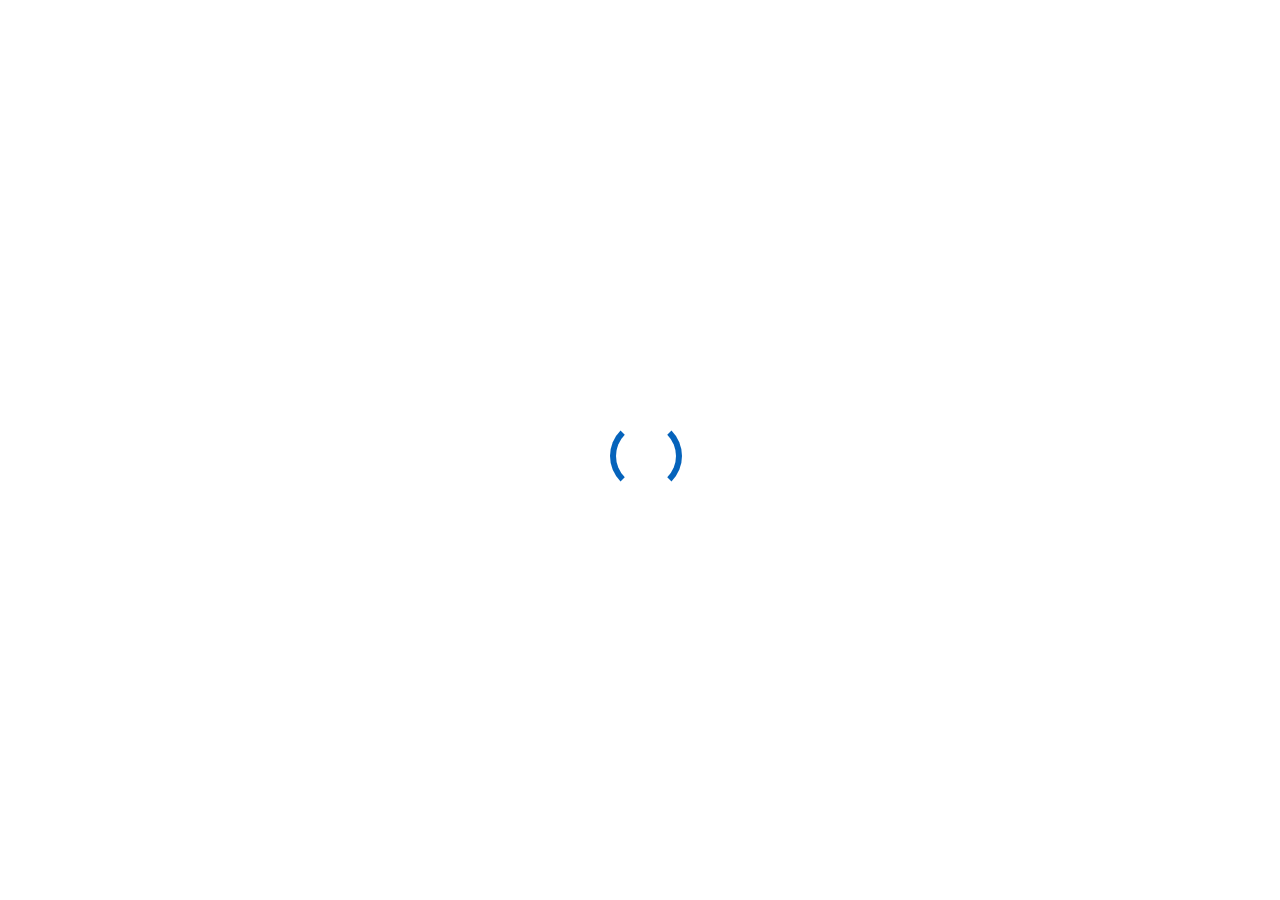
==== portfolio-details.html @ dbae1bbb "Initial" ====
<!DOCTYPE html>
<html lang="en">

<head>
  <meta charset="utf-8">
  <meta content="width=device-width, initial-scale=1.0" name="viewport">

  <title>Portfolio Details - Personal Bootstrap Template</title>
  <meta content="" name="description">
  <meta content="" name="keywords">

  <!-- Favicons -->
  <link href="assets/img/favicon.png" rel="icon">
  <link href="assets/img/apple-touch-icon.png" rel="apple-touch-icon">

  <!-- Google Fonts -->
  <link href="https://fonts.googleapis.com/css?family=Open+Sans:300,300i,400,400i,600,600i,700,700i|Raleway:300,300i,400,400i,500,500i,600,600i,700,700i|Poppins:300,300i,400,400i,500,500i,600,600i,700,700i" rel="stylesheet">

  <!-- Vendor CSS Files -->
  <link href="assets/vendor/aos/aos.css" rel="stylesheet">
  <link href="assets/vendor/bootstrap/css/bootstrap.min.css" rel="stylesheet">
  <link href="assets/vendor/bootstrap-icons/bootstrap-icons.css" rel="stylesheet">
  <link href="assets/vendor/boxicons/css/boxicons.min.css" rel="stylesheet">
  <link href="assets/vendor/glightbox/css/glightbox.min.css" rel="stylesheet">
  <link href="assets/vendor/swiper/swiper-bundle.min.css" rel="stylesheet">

  <!-- Template Main CSS File -->
  <link href="assets/css/style.css" rel="stylesheet">

  <!-- =======================================================
  * Template Name: MyResume
  * Updated: Mar 10 2023 with Bootstrap v5.2.3
  * Template URL: https://bootstrapmade.com/free-html-bootstrap-template-my-resume/
  * Author: BootstrapMade.com
  * License: https://bootstrapmade.com/license/
  ======================================================== -->
</head>

<body>

  <main id="main">

    <!-- ======= Portfolio Details Section ======= -->
    <section id="portfolio-details" class="portfolio-details">
      <div class="container">

        <div class="row gy-4">

          <div class="col-lg-8">
            <div class="portfolio-details-slider swiper">
              <div class="swiper-wrapper align-items-center">

                <div class="swiper-slide">
                  <img src="assets/img/portfolio/portfolio-details-1.jpg" alt="">
                </div>

                <div class="swiper-slide">
                  <img src="assets/img/portfolio/portfolio-details-2.jpg" alt="">
                </div>

                <div class="swiper-slide">
                  <img src="assets/img/portfolio/portfolio-details-3.jpg" alt="">
                </div>

              </div>
              <div class="swiper-pagination"></div>
            </div>
          </div>

          <div class="col-lg-4">
            <div class="portfolio-info">
              <h3>Project information</h3>
              <ul>
                <li><strong>Categoría</strong>: Developed in Tableau</li>
                <li><strong>Desarrollador</strong>: Angelo Castillo</li>
                <li><strong>Año</strong>: 2023</li>
                <li><strong>Project URL</strong>: <a href="https://github.com/AngeloCastilloPerez/Sales-Project-in-Tableau.git">Proyecto alojado en GitHub</a></li>
              </ul>
            </div>
            <div class="portfolio-description">
              <h2>Detalles de proyecto:</h2>
              <p>
                Autem ipsum nam porro corporis rerum. Quis eos dolorem eos itaque inventore commodi labore quia quia. Exercitationem repudiandae officiis neque suscipit non officia eaque itaque enim. Voluptatem officia accusantium nesciunt est omnis tempora consectetur dignissimos. Sequi nulla at esse enim cum deserunt eius.
              </p>
            </div>
          </div>

        </div>

      </div>
    </section><!-- End Portfolio Details Section -->

  </main><!-- End #main -->

  <div id="preloader"></div>
  <a href="#" class="back-to-top d-flex align-items-center justify-content-center"><i class="bi bi-arrow-up-short"></i></a>

  <!-- Vendor JS Files -->
  <script src="assets/vendor/purecounter/purecounter_vanilla.js"></script>
  <script src="assets/vendor/aos/aos.js"></script>
  <script src="assets/vendor/bootstrap/js/bootstrap.bundle.min.js"></script>
  <script src="assets/vendor/glightbox/js/glightbox.min.js"></script>
  <script src="assets/vendor/isotope-layout/isotope.pkgd.min.js"></script>
  <script src="assets/vendor/swiper/swiper-bundle.min.js"></script>
  <script src="assets/vendor/typed.js/typed.min.js"></script>
  <script src="assets/vendor/waypoints/noframework.waypoints.js"></script>
  <script src="assets/vendor/php-email-form/validate.js"></script>

  <!-- Template Main JS File -->
  <script src="assets/js/main.js"></script>

</body>

</html>
---- assets/css/style.css ----
/**
* Template Name: MyResume
* Updated: Mar 10 2023 with Bootstrap v5.2.3
* Template URL: https://bootstrapmade.com/free-html-bootstrap-template-my-resume/
* Author: BootstrapMade.com
* License: https://bootstrapmade.com/license/
*/

/*--------------------------------------------------------------
# General
--------------------------------------------------------------*/
body {
  font-family: "Open Sans", sans-serif;
  color: #272829;
}

a {
  color: #0563bb;
  text-decoration: none;
}

a:hover {
  color: #067ded;
  text-decoration: none;
}

h1,
h2,
h3,
h4,
h5,
h6 {
  font-family: "Raleway", sans-serif;
}

/*--------------------------------------------------------------
# Back to top button
--------------------------------------------------------------*/
.back-to-top {
  position: fixed;
  visibility: hidden;
  opacity: 0;
  right: 15px;
  bottom: 15px;
  z-index: 996;
  background: #0563bb;
  width: 40px;
  height: 40px;
  border-radius: 50px;
  transition: all 0.4s;
}

.back-to-top i {
  font-size: 28px;
  color: #fff;
  line-height: 0;
}

.back-to-top:hover {
  background: #0678e3;
  color: #fff;
}

.back-to-top.active {
  visibility: visible;
  opacity: 1;
}

/*--------------------------------------------------------------
# Preloader
--------------------------------------------------------------*/
#preloader {
  position: fixed;
  top: 0;
  left: 0;
  right: 0;
  bottom: 0;
  z-index: 9999;
  overflow: hidden;
  background: #fff;
}

#preloader:before {
  content: "";
  position: fixed;
  top: calc(50% - 30px);
  left: calc(50% - 30px);
  border: 6px solid #0563bb;
  border-top-color: #fff;
  border-bottom-color: #fff;
  border-radius: 50%;
  width: 60px;
  height: 60px;
  animation: animate-preloader 1s linear infinite;
}

@keyframes animate-preloader {
  0% {
    transform: rotate(0deg);
  }

  100% {
    transform: rotate(360deg);
  }
}

/*--------------------------------------------------------------
# Disable aos animation delay on mobile devices
--------------------------------------------------------------*/
@media screen and (max-width: 768px) {
  [data-aos-delay] {
    transition-delay: 0 !important;
  }
}

/*--------------------------------------------------------------
# Header
--------------------------------------------------------------*/
#header {
  position: fixed;
  top: 0;
  left: 0;
  bottom: 0;
  z-index: 9997;
  transition: all 0.5s;
  padding: 15px;
  overflow-y: auto;
}

@media (max-width: 991px) {
  #header {
    width: 300px;
    background: #fff;
    border-right: 1px solid #e6e9ec;
    left: -300px;
  }
}

@media (min-width: 991px) {
  #main {
    margin-left: 100px;
  }
}

/*--------------------------------------------------------------
# Navigation Menu
--------------------------------------------------------------*/
/**
* Desktop Navigation 
*/
.nav-menu {
  padding: 0;
  display: block;
}

.nav-menu * {
  margin: 0;
  padding: 0;
  list-style: none;
}

.nav-menu>ul>li {
  position: relative;
  white-space: nowrap;
}

.nav-menu a,
.nav-menu a:focus {
  display: flex;
  align-items: center;
  color: #45505b;
  padding: 10px 18px;
  margin-bottom: 8px;
  transition: 0.3s;
  font-size: 15px;
  border-radius: 50px;
  background: #f2f3f5;
  height: 56px;
  width: 100%;
  overflow: hidden;
  transition: 0.3s;
}

.nav-menu a i,
.nav-menu a:focus i {
  font-size: 20px;
}

.nav-menu a span,
.nav-menu a:focus span {
  padding: 0 5px 0 7px;
  color: #45505b;
}

@media (min-width: 992px) {

  .nav-menu a,
  .nav-menu a:focus {
    width: 56px;
  }

  .nav-menu a span,
  .nav-menu a:focus span {
    display: none;
    color: #fff;
  }
}

.nav-menu a:hover,
.nav-menu .active,
.nav-menu .active:focus,
.nav-menu li:hover>a {
  color: #fff;
  background: #0563bb;
}

.nav-menu a:hover span,
.nav-menu .active span,
.nav-menu .active:focus span,
.nav-menu li:hover>a span {
  color: #fff;
}

.nav-menu a:hover,
.nav-menu li:hover>a {
  width: 100%;
  color: #fff;
}

.nav-menu a:hover span,
.nav-menu li:hover>a span {
  display: block;
}

/**
* Mobile Navigation 
*/
.mobile-nav-toggle {
  position: fixed;
  right: 10px;
  top: 10px;
  z-index: 9998;
  border: 0;
  background: none;
  font-size: 28px;
  transition: all 0.4s;
  outline: none !important;
  line-height: 0;
  cursor: pointer;
  border-radius: 50px;
  padding: 5px;
}

.mobile-nav-toggle i {
  color: #45505b;
}

.mobile-nav-active {
  overflow: hidden;
}

.mobile-nav-active #header {
  left: 0;
}

.mobile-nav-active .mobile-nav-toggle {
  color: #fff;
  background-color: #0563bb;
}

/*--------------------------------------------------------------
# Hero Section
--------------------------------------------------------------*/
#hero {
  width: 100%;
  height: 100vh;
  background: url("../img/hero-bg.gif") top right no-repeat;
  background-size: cover;
  position: relative;
}

@media (min-width: 992px) {
  #hero {
    padding-left: 160px;
  }
}

#hero:before {
  content: "";
  background: rgba(255, 255, 255, 0.8);
  position: absolute;
  bottom: 0;
  top: 0;
  left: 0;
  right: 0;
}

#hero h1 {
  margin: 0;
  font-size: 64px;
  font-weight: 700;
  line-height: 56px;
  color: #45505b;
}

#hero p {
  color: #45505b;
  margin: 15px 0 0 0;
  font-size: 26px;
  font-family: "Poppins", sans-serif;
}

#hero p span {
  color: #0563bb;
  letter-spacing: 1px;
}

#hero .social-links {
  margin-top: 30px;
}

#hero .social-links a {
  font-size: 24px;
  display: inline-block;
  color: #45505b;
  line-height: 1;
  margin-right: 20px;
  transition: 0.3s;
}

#hero .social-links a:hover {
  color: #0563bb;
}

@media (max-width: 992px) {
  #hero {
    text-align: center;
  }

  #hero h1 {
    font-size: 32px;
    line-height: 36px;
  }

  #hero p {
    margin-top: 10px;
    font-size: 20px;
    line-height: 24px;
  }
}

/*--------------------------------------------------------------
# Sections General
--------------------------------------------------------------*/
section {
  padding: 60px 0;
  overflow: hidden;
}

.section-title {
  text-align: center;
  padding-bottom: 30px;
}

.section-title h2 {
  font-size: 32px;
  font-weight: bold;
  text-transform: uppercase;
  margin-bottom: 20px;
  padding-bottom: 20px;
  position: relative;
  color: #45505b;
}

.section-title h2::before {
  content: "";
  position: absolute;
  display: block;
  width: 120px;
  height: 1px;
  background: #ddd;
  bottom: 1px;
  left: calc(50% - 60px);
}

.section-title h2::after {
  content: "";
  position: absolute;
  display: block;
  width: 40px;
  height: 3px;
  background: #0563bb;
  bottom: 0;
  left: calc(50% - 20px);
}

.section-title p {
  margin-bottom: 0;
}

/*--------------------------------------------------------------
# About
--------------------------------------------------------------*/
.about .content h3 {
  font-weight: 700;
  font-size: 26px;
  color: #728394;
}

.about .content ul {
  list-style: none;
  padding: 0;
}

.about .content ul li {
  margin-bottom: 20px;
  display: flex;
  align-items: center;
}

.about .content ul strong {
  margin-right: 10px;
}

.about .content ul i {
  font-size: 16px;
  margin-right: 5px;
  color: #0563bb;
  line-height: 0;
}

.about .content p:last-child {
  margin-bottom: 0;
}

/*--------------------------------------------------------------
# Facts
--------------------------------------------------------------*/
.facts .count-box {
  padding: 30px 30px 25px 30px;
  margin-top: 30px;
  width: 100%;
  position: relative;
  text-align: center;
  background: #fff;
}

.facts .count-box i {
  position: absolute;
  top: -25px;
  left: 50%;
  transform: translateX(-50%);
  font-size: 24px;
  background: #0563bb;
  color: #fff;
  border-radius: 50px;
  display: inline-flex;
  align-items: center;
  justify-content: center;
  width: 48px;
  height: 48px;
}

.facts .count-box span {
  font-size: 36px;
  display: block;
  font-weight: 600;
  color: #011426;
}

.facts .count-box p {
  padding: 0;
  margin: 0;
  font-family: "Raleway", sans-serif;
  font-size: 14px;
}

/*--------------------------------------------------------------
# Akills
--------------------------------------------------------------*/
.skills .progress {
  height: 60px;
  display: block;
  background: none;
  border-radius: 0;
}

.skills .progress .skill {
  padding: 10px 0;
  margin: 0;
  text-transform: uppercase;
  display: block;
  font-weight: 600;
  font-family: "Poppins", sans-serif;
  color: #45505b;
}

.skills .progress .skill .val {
  float: right;
  font-style: normal;
}

.skills .progress-bar-wrap {
  background: #f2f3f5;
}

.skills .progress-bar {
  width: 1px;
  height: 10px;
  transition: 0.9s;
  background-color: #0563bb;
}

/*--------------------------------------------------------------
# Resume
--------------------------------------------------------------*/
.resume .resume-title {
  font-size: 26px;
  font-weight: 700;
  margin-top: 20px;
  margin-bottom: 20px;
  color: #45505b;
}

.resume .resume-item {
  padding: 0 0 20px 20px;
  margin-top: -2px;
  border-left: 2px solid #0563bb;
  position: relative;
}

.resume .resume-item h4 {
  line-height: 18px;
  font-size: 18px;
  font-weight: 600;
  text-transform: uppercase;
  font-family: "Poppins", sans-serif;
  color: #0563bb;
  margin-bottom: 10px;
}

.resume .resume-item h5 {
  font-size: 16px;
  background: #f7f8f9;
  padding: 5px 15px;
  display: inline-block;
  font-weight: 600;
  margin-bottom: 10px;
}

.resume .resume-item ul {
  padding-left: 20px;
}

.resume .resume-item ul li {
  padding-bottom: 10px;
}

.resume .resume-item:last-child {
  padding-bottom: 0;
}

.resume .resume-item::before {
  content: "";
  position: absolute;
  width: 16px;
  height: 16px;
  border-radius: 50px;
  left: -9px;
  top: 0;
  background: #fff;
  border: 2px solid #0563bb;
}

/*--------------------------------------------------------------
# Portfolio
--------------------------------------------------------------*/
.portfolio .portfolio-item {
  margin-bottom: 30px;
}

.portfolio #portfolio-flters {
  padding: 0;
  margin: 0 auto 25px auto;
  list-style: none;
  text-align: center;
  background: #fff;
  border-radius: 50px;
  padding: 2px 15px;
}

.portfolio #portfolio-flters li {
  cursor: pointer;
  display: inline-block;
  padding: 10px 15px;
  font-size: 14px;
  font-weight: 600;
  line-height: 1;
  text-transform: uppercase;
  color: #272829;
  margin-bottom: 5px;
  transition: all 0.3s ease-in-out;
}

.portfolio #portfolio-flters li:hover,
.portfolio #portfolio-flters li.filter-active {
  color: #0563bb;
}

.portfolio #portfolio-flters li:last-child {
  margin-right: 0;
}

.portfolio .portfolio-wrap {
  transition: 0.3s;
  position: relative;
  overflow: hidden;
  z-index: 1;
  background: rgba(69, 80, 91, 0.8);
}

.portfolio .portfolio-wrap::before {
  content: "";
  background: rgba(255, 255, 255, 0.7);
  position: absolute;
  left: 30px;
  right: 30px;
  top: 30px;
  bottom: 30px;
  transition: all ease-in-out 0.3s;
  z-index: 2;
  opacity: 0;
}

.portfolio .portfolio-wrap .portfolio-info {
  opacity: 0;
  position: absolute;
  top: 0;
  left: 0;
  right: 0;
  bottom: 0;
  text-align: center;
  z-index: 3;
  transition: all ease-in-out 0.3s;
  display: flex;
  flex-direction: column;
  justify-content: center;
  align-items: center;
}

.portfolio .portfolio-wrap .portfolio-info::before {
  display: block;
  content: "";
  width: 48px;
  height: 48px;
  position: absolute;
  top: 35px;
  left: 35px;
  border-top: 3px solid #d7dce1;
  border-left: 3px solid #d7dce1;
  transition: all 0.5s ease 0s;
  z-index: 9994;
}

.portfolio .portfolio-wrap .portfolio-info::after {
  display: block;
  content: "";
  width: 48px;
  height: 48px;
  position: absolute;
  bottom: 35px;
  right: 35px;
  border-bottom: 3px solid #d7dce1;
  border-right: 3px solid #d7dce1;
  transition: all 0.5s ease 0s;
  z-index: 9994;
}

.portfolio .portfolio-wrap .portfolio-info h4 {
  font-size: 20px;
  color: #45505b;
  font-weight: 600;
}

.portfolio .portfolio-wrap .portfolio-info p {
  color: #45505b;
  font-size: 14px;
  text-transform: uppercase;
  padding: 0;
  margin: 0;
}

.portfolio .portfolio-wrap .portfolio-links {
  text-align: center;
  z-index: 4;
}

.portfolio .portfolio-wrap .portfolio-links a {
  color: #45505b;
  margin: 0 2px;
  font-size: 28px;
  display: inline-block;
  transition: 0.3s;
}

.portfolio .portfolio-wrap .portfolio-links a:hover {
  color: #148af9;
}

.portfolio .portfolio-wrap:hover::before {
  top: 0;
  left: 0;
  right: 0;
  bottom: 0;
  opacity: 1;
}

.portfolio .portfolio-wrap:hover .portfolio-info {
  opacity: 1;
}

.portfolio .portfolio-wrap:hover .portfolio-info::before {
  top: 15px;
  left: 15px;
}

.portfolio .portfolio-wrap:hover .portfolio-info::after {
  bottom: 15px;
  right: 15px;
}

/*--------------------------------------------------------------
# Portfolio Details
--------------------------------------------------------------*/
.portfolio-details {
  padding-top: 40px;
}

.portfolio-details .portfolio-details-slider img {
  width: 100%;
}

.portfolio-details .portfolio-details-slider .swiper-pagination {
  margin-top: 20px;
  position: relative;
}

.portfolio-details .portfolio-details-slider .swiper-pagination .swiper-pagination-bullet {
  width: 12px;
  height: 12px;
  background-color: #fff;
  opacity: 1;
  border: 1px solid #0563bb;
}

.portfolio-details .portfolio-details-slider .swiper-pagination .swiper-pagination-bullet-active {
  background-color: #0563bb;
}

.portfolio-details .portfolio-info {
  padding: 30px;
  box-shadow: 0px 0 30px rgba(69, 80, 91, 0.08);
}

.portfolio-details .portfolio-info h3 {
  font-size: 22px;
  font-weight: 700;
  margin-bottom: 20px;
  padding-bottom: 20px;
  border-bottom: 1px solid #eee;
}

.portfolio-details .portfolio-info ul {
  list-style: none;
  padding: 0;
  font-size: 15px;
}

.portfolio-details .portfolio-info ul li+li {
  margin-top: 10px;
}

.portfolio-details .portfolio-description {
  padding-top: 30px;
}

.portfolio-details .portfolio-description h2 {
  font-size: 26px;
  font-weight: 700;
  margin-bottom: 20px;
}

.portfolio-details .portfolio-description p {
  padding: 0;
}

/*--------------------------------------------------------------
# Services
--------------------------------------------------------------*/
.services .icon-box {
  text-align: center;
  padding: 70px 20px 80px 20px;
  transition: all ease-in-out 0.3s;
  background: #fff;
  box-shadow: 0px 5px 90px 0px rgba(110, 123, 131, 0.05);
}

.services .icon-box .icon {
  margin: 0 auto;
  width: 100px;
  height: 100px;
  display: flex;
  align-items: center;
  justify-content: center;
  transition: ease-in-out 0.3s;
  position: relative;
}

.services .icon-box .icon i {
  font-size: 36px;
  transition: 0.5s;
  position: relative;
}

.services .icon-box .icon svg {
  position: absolute;
  top: 0;
  left: 0;
}

.services .icon-box .icon svg path {
  transition: 0.5s;
  fill: #f5f5f5;
}

.services .icon-box h4 {
  font-weight: 600;
  margin: 10px 0 15px 0;
  font-size: 22px;
}

.services .icon-box h4 a {
  color: #45505b;
  transition: ease-in-out 0.3s;
}

.services .icon-box p {
  line-height: 24px;
  font-size: 14px;
  margin-bottom: 0;
}

.services .icon-box:hover {
  border-color: #fff;
  box-shadow: 0px 0 35px 0 rgba(0, 0, 0, 0.08);
}

.services .iconbox-blue i {
  color: #47aeff;
}

.services .iconbox-blue:hover .icon i {
  color: #fff;
}

.services .iconbox-blue:hover .icon path {
  fill: #47aeff;
}

.services .iconbox-orange i {
  color: #ffa76e;
}

.services .iconbox-orange:hover .icon i {
  color: #fff;
}

.services .iconbox-orange:hover .icon path {
  fill: #ffa76e;
}

.services .iconbox-pink i {
  color: #e80368;
}

.services .iconbox-pink:hover .icon i {
  color: #fff;
}

.services .iconbox-pink:hover .icon path {
  fill: #e80368;
}

.services .iconbox-yellow i {
  color: #ffbb2c;
}

.services .iconbox-yellow:hover .icon i {
  color: #fff;
}

.services .iconbox-yellow:hover .icon path {
  fill: #ffbb2c;
}

.services .iconbox-red i {
  color: #ff5828;
}

.services .iconbox-red:hover .icon i {
  color: #fff;
}

.services .iconbox-red:hover .icon path {
  fill: #ff5828;
}

.services .iconbox-teal i {
  color: #11dbcf;
}

.services .iconbox-teal:hover .icon i {
  color: #fff;
}

.services .iconbox-teal:hover .icon path {
  fill: #11dbcf;
}

/*--------------------------------------------------------------
# Testimonials
--------------------------------------------------------------*/
.testimonials .section-header {
  margin-bottom: 40px;
}

.testimonials .testimonials-carousel,
.testimonials .testimonials-slider {
  overflow: hidden;
}

.testimonials .testimonial-item {
  text-align: center;
}

.testimonials .testimonial-item .testimonial-img {
  width: 120px;
  border-radius: 50%;
  border: 4px solid #fff;
  margin: 0 auto;
}

.testimonials .testimonial-item h3 {
  font-size: 20px;
  font-weight: bold;
  margin: 10px 0 5px 0;
  color: #111;
}

.testimonials .testimonial-item h4 {
  font-size: 14px;
  color: #999;
  margin: 0 0 15px 0;
}

.testimonials .testimonial-item .quote-icon-left,
.testimonials .testimonial-item .quote-icon-right {
  color: #90c8fc;
  font-size: 26px;
}

.testimonials .testimonial-item .quote-icon-left {
  display: inline-block;
  left: -5px;
  position: relative;
}

.testimonials .testimonial-item .quote-icon-right {
  display: inline-block;
  right: -5px;
  position: relative;
  top: 10px;
}

.testimonials .testimonial-item p {
  font-style: italic;
  margin: 0 auto 15px auto;
}

.testimonials .swiper-pagination {
  margin-top: 20px;
  position: relative;
}

.testimonials .swiper-pagination .swiper-pagination-bullet {
  width: 12px;
  height: 12px;
  background-color: #fff;
  opacity: 1;
  border: 1px solid #0563bb;
}

.testimonials .swiper-pagination .swiper-pagination-bullet-active {
  background-color: #0563bb;
}

@media (min-width: 992px) {
  .testimonials .testimonial-item p {
    width: 80%;
  }
}

/*--------------------------------------------------------------
# Contact
--------------------------------------------------------------*/
.contact .info {
  width: 100%;
  background: #fff;
}

.contact .info i {
  font-size: 20px;
  color: #0563bb;
  float: left;
  width: 44px;
  height: 44px;
  background: #eef7ff;
  display: flex;
  justify-content: center;
  align-items: center;
  border-radius: 50px;
  transition: all 0.3s ease-in-out;
}

.contact .info h4 {
  padding: 0 0 0 60px;
  font-size: 22px;
  font-weight: 600;
  margin-bottom: 5px;
  color: #45505b;
}

.contact .info p {
  padding: 0 0 0 60px;
  margin-bottom: 0;
  font-size: 14px;
  color: #728394;
}

.contact .info .email,
.contact .info .phone {
  margin-top: 40px;
}

.contact .info .email:hover i,
.contact .info .address:hover i,
.contact .info .phone:hover i {
  background: #0563bb;
  color: #fff;
}

.contact .php-email-form {
  width: 100%;
  background: #fff;
}

.contact .php-email-form .form-group {
  padding-bottom: 8px;
}

.contact .php-email-form .error-message {
  display: none;
  color: #fff;
  background: #ed3c0d;
  text-align: left;
  padding: 15px;
  font-weight: 600;
}

.contact .php-email-form .error-message br+br {
  margin-top: 25px;
}

.contact .php-email-form .sent-message {
  display: none;
  color: #fff;
  background: #18d26e;
  text-align: center;
  padding: 15px;
  font-weight: 600;
}

.contact .php-email-form .loading {
  display: none;
  background: #fff;
  text-align: center;
  padding: 15px;
}

.contact .php-email-form .loading:before {
  content: "";
  display: inline-block;
  border-radius: 50%;
  width: 24px;
  height: 24px;
  margin: 0 10px -6px 0;
  border: 3px solid #18d26e;
  border-top-color: #eee;
  animation: animate-loading 1s linear infinite;
}

.contact .php-email-form input,
.contact .php-email-form textarea {
  border-radius: 4px;
  box-shadow: none;
  font-size: 14px;
}

.contact .php-email-form input {
  height: 44px;
}

.contact .php-email-form textarea {
  padding: 10px 12px;
}

.contact .php-email-form button[type=submit] {
  background: #0563bb;
  border: 0;
  padding: 10px 35px;
  color: #fff;
  transition: 0.4s;
  border-radius: 50px;
}

.contact .php-email-form button[type=submit]:hover {
  background: #0678e3;
}

@keyframes animate-loading {
  0% {
    transform: rotate(0deg);
  }

  100% {
    transform: rotate(360deg);
  }
}

/*--------------------------------------------------------------
# Footer
--------------------------------------------------------------*/
#footer {
  background: #f7f8f9;
  color: #45505b;
  font-size: 14px;
  text-align: center;
  padding: 30px 0;
}

#footer h3 {
  font-size: 36px;
  font-weight: 700;
  position: relative;
  font-family: "Poppins", sans-serif;
  padding: 0;
  margin: 0 0 15px 0;
}

#footer p {
  font-size: 15;
  font-style: italic;
  padding: 0;
  margin: 0 0 40px 0;
}

#footer .social-links {
  margin: 0 0 40px 0;
}

#footer .social-links a {
  font-size: 18px;
  display: inline-block;
  background: #0563bb;
  color: #fff;
  line-height: 1;
  padding: 8px 0;
  margin-right: 4px;
  border-radius: 50%;
  text-align: center;
  width: 36px;
  height: 36px;
  transition: 0.3s;
}

#footer .social-links a:hover {
  background: #0678e3;
  color: #fff;
  text-decoration: none;
}

#footer .copyright {
  margin: 0 0 5px 0;
}

#footer .credits {
  font-size: 13px;
}

.CentrarEsteTexto{
    text-align: center;
}

.fst-Times{
  font-family: "Times New Roman", Times, serif;
}
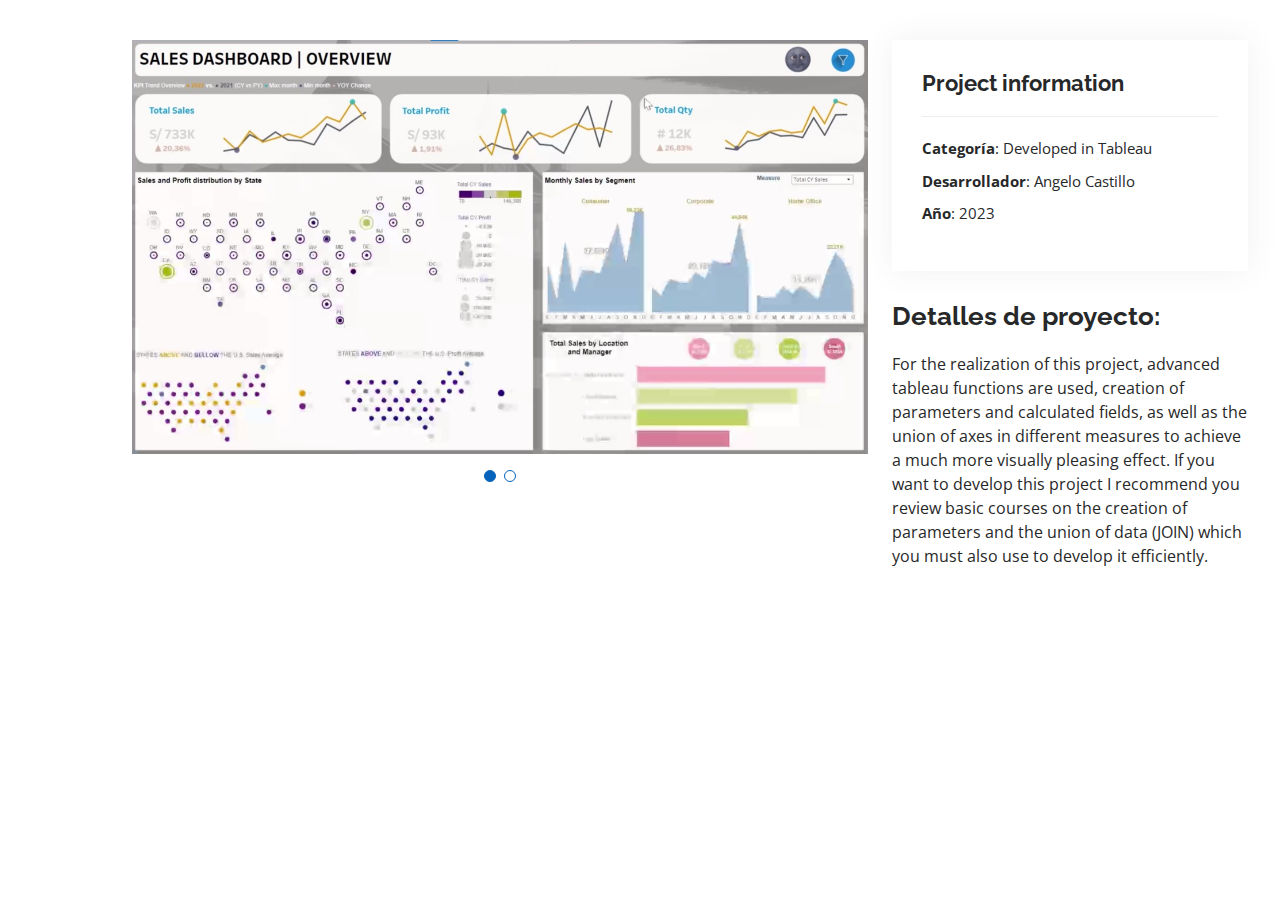
==== commit 4cb5ebca: "Initial" ====
--- a/portfolio-details.html
+++ b/portfolio-details.html
@@ -27,13 +27,7 @@
   <!-- Template Main CSS File -->
   <link href="assets/css/style.css" rel="stylesheet">
 
-  <!-- =======================================================
-  * Template Name: MyResume
-  * Updated: Mar 10 2023 with Bootstrap v5.2.3
-  * Template URL: https://bootstrapmade.com/free-html-bootstrap-template-my-resume/
-  * Author: BootstrapMade.com
-  * License: https://bootstrapmade.com/license/
-  ======================================================== -->
+
 </head>
 
 <body>
@@ -57,11 +51,6 @@
                 <div class="swiper-slide">
                   <img src="assets/img/portfolio/portfolio-details-2.jpg" alt="">
                 </div>
-
-                <div class="swiper-slide">
-                  <img src="assets/img/portfolio/portfolio-details-3.jpg" alt="">
-                </div>
-
               </div>
               <div class="swiper-pagination"></div>
             </div>
@@ -74,13 +63,15 @@
                 <li><strong>Categoría</strong>: Developed in Tableau</li>
                 <li><strong>Desarrollador</strong>: Angelo Castillo</li>
                 <li><strong>Año</strong>: 2023</li>
-                <li><strong>Project URL</strong>: <a href="https://github.com/AngeloCastilloPerez/Sales-Project-in-Tableau.git">Proyecto alojado en GitHub</a></li>
               </ul>
             </div>
             <div class="portfolio-description">
               <h2>Detalles de proyecto:</h2>
               <p>
-                Autem ipsum nam porro corporis rerum. Quis eos dolorem eos itaque inventore commodi labore quia quia. Exercitationem repudiandae officiis neque suscipit non officia eaque itaque enim. Voluptatem officia accusantium nesciunt est omnis tempora consectetur dignissimos. Sequi nulla at esse enim cum deserunt eius.
+                For the realization of this project, advanced tableau functions are used, creation of parameters and calculated fields,
+                as well as the union of axes in different measures to achieve a much more visually pleasing effect.
+                If you want to develop this project I recommend you review basic courses on the creation of parameters and the union of
+                data (JOIN) which you must also use to develop it efficiently.
               </p>
             </div>
           </div>
@@ -88,8 +79,7 @@
         </div>
 
       </div>
-    </section><!-- End Portfolio Details Section -->
-
+    </section><!--End Section-->
   </main><!-- End #main -->
 
   <div id="preloader"></div>
